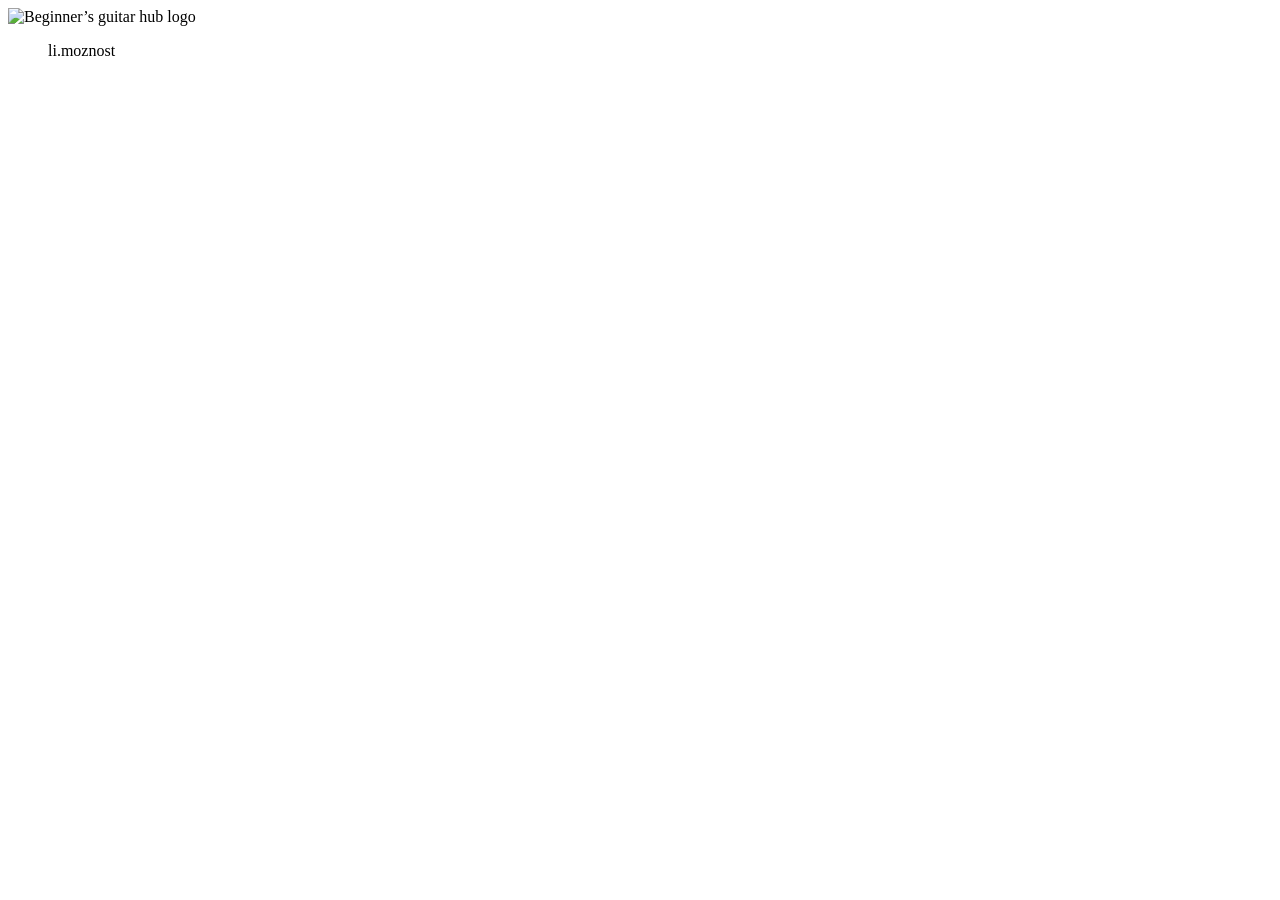
==== Guitarhub/public/index.html @ d731ad46 "Add files via upload" ====
<!DOCTYPE html>
<html lang="en">

<head>
    <meta charset="UTF-8">
    <meta name="viewport" content="width=device-width, initial-scale=1.0">
    <title>Beginner’s guitar hub</title>
    <link rel="icon" type="image/svg+xml" href="/img/BEGGINERS__GUITAR_HUB-removebg-preview.png">
    <link rel="stylesheet" href="/assets/css/style.css">
</head>

<body>
    <header>
        <div class="logo">
            <img src="/img/BEGGINERS__GUITAR_HUB-removebg-preview.png" alt="Beginner’s guitar hub logo" class="logo_svg" width="50px">
        </div>
        <div class="options">
            <nav class="navigation">
                <ul>
                    li.moznost
                </ul>
            </nav>
        </div>
    </header>
</body>

</html>
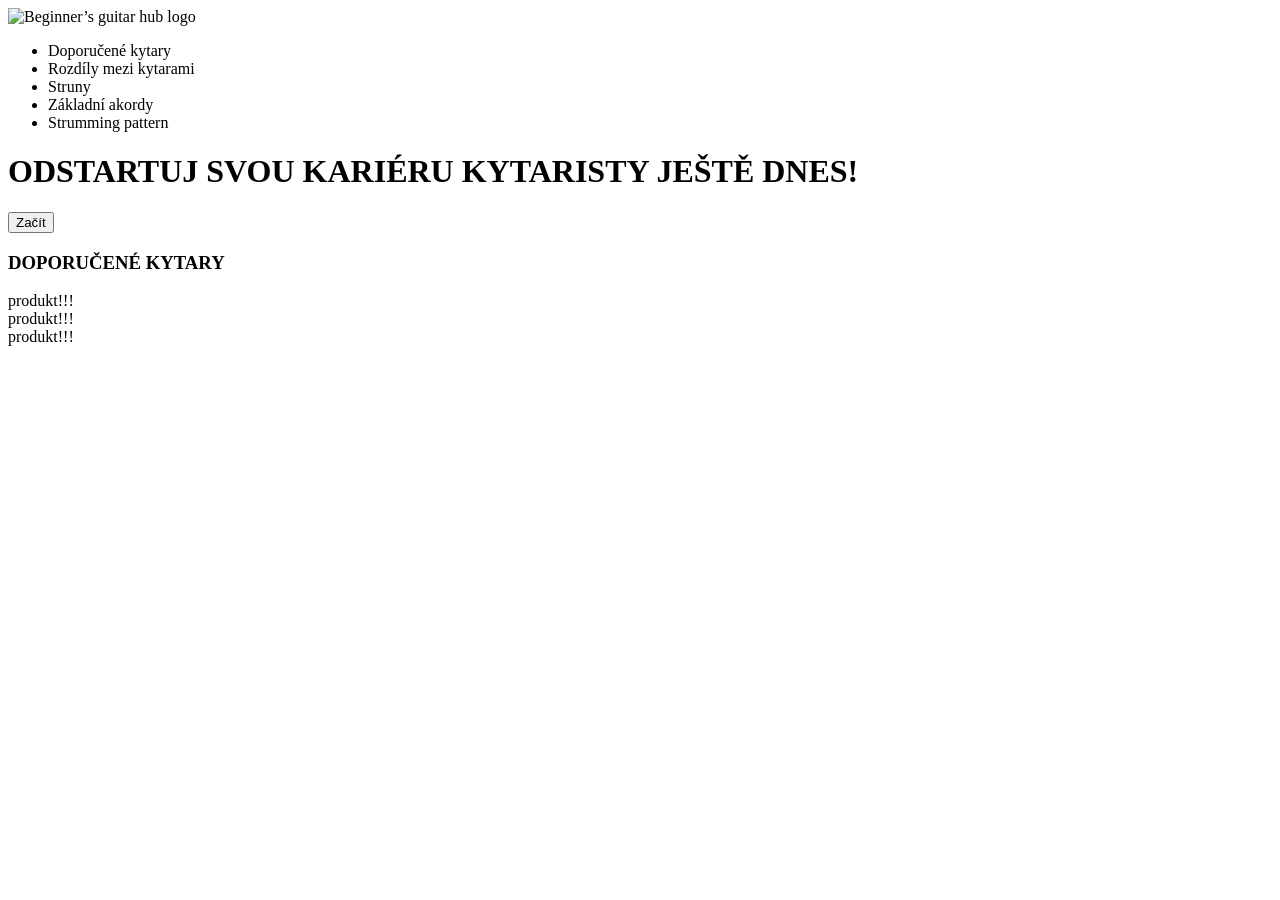
==== commit f260fe6e: "Add files via upload" ====
--- a/Guitarhub/public/index.html
+++ b/Guitarhub/public/index.html
@@ -12,16 +12,38 @@
 <body>
     <header>
         <div class="logo">
-            <img src="/img/BEGGINERS__GUITAR_HUB-removebg-preview.png" alt="Beginner’s guitar hub logo" class="logo_svg" width="50px">
+            <img src="/img/BEGGINERS__GUITAR_HUB-removebg-preview.png" alt="Beginner’s guitar hub logo" class="logo_svg"
+                width="50px">
         </div>
         <div class="options">
             <nav class="navigation">
                 <ul>
-                    li.moznost
+                    <li class="moznost">Doporučené kytary</li>
+                    <li class="moznost">Rozdíly mezi kytarami</li>
+                    <li class="moznost">Struny</li>
+                    <li class="moznost">Základní akordy</li>
+                    <li class="moznost">Strumming pattern</li>
                 </ul>
             </nav>
         </div>
+        <div class="title">
+            <h1>ODSTARTUJ SVOU KARIÉRU KYTARISTY JEŠTĚ DNES!</h1>
+        </div>
+        <button class="start">Začít</button>
     </header>
+
+    <section class="doporucene_kytary">
+        <h3>DOPORUČENÉ KYTARY</h3>
+        <div class="produkt">produkt!!!</div>
+        <div class="produkt">produkt!!!</div>
+        <div class="produkt">produkt!!!</div>
+    </section>
+    <section class="rozdily">
+        <div class="container">
+            <div class="akusticka_img"></div>
+            <div class="akusticka_popis"></div>
+        </div>
+    </section>
 </body>
 
 </html>
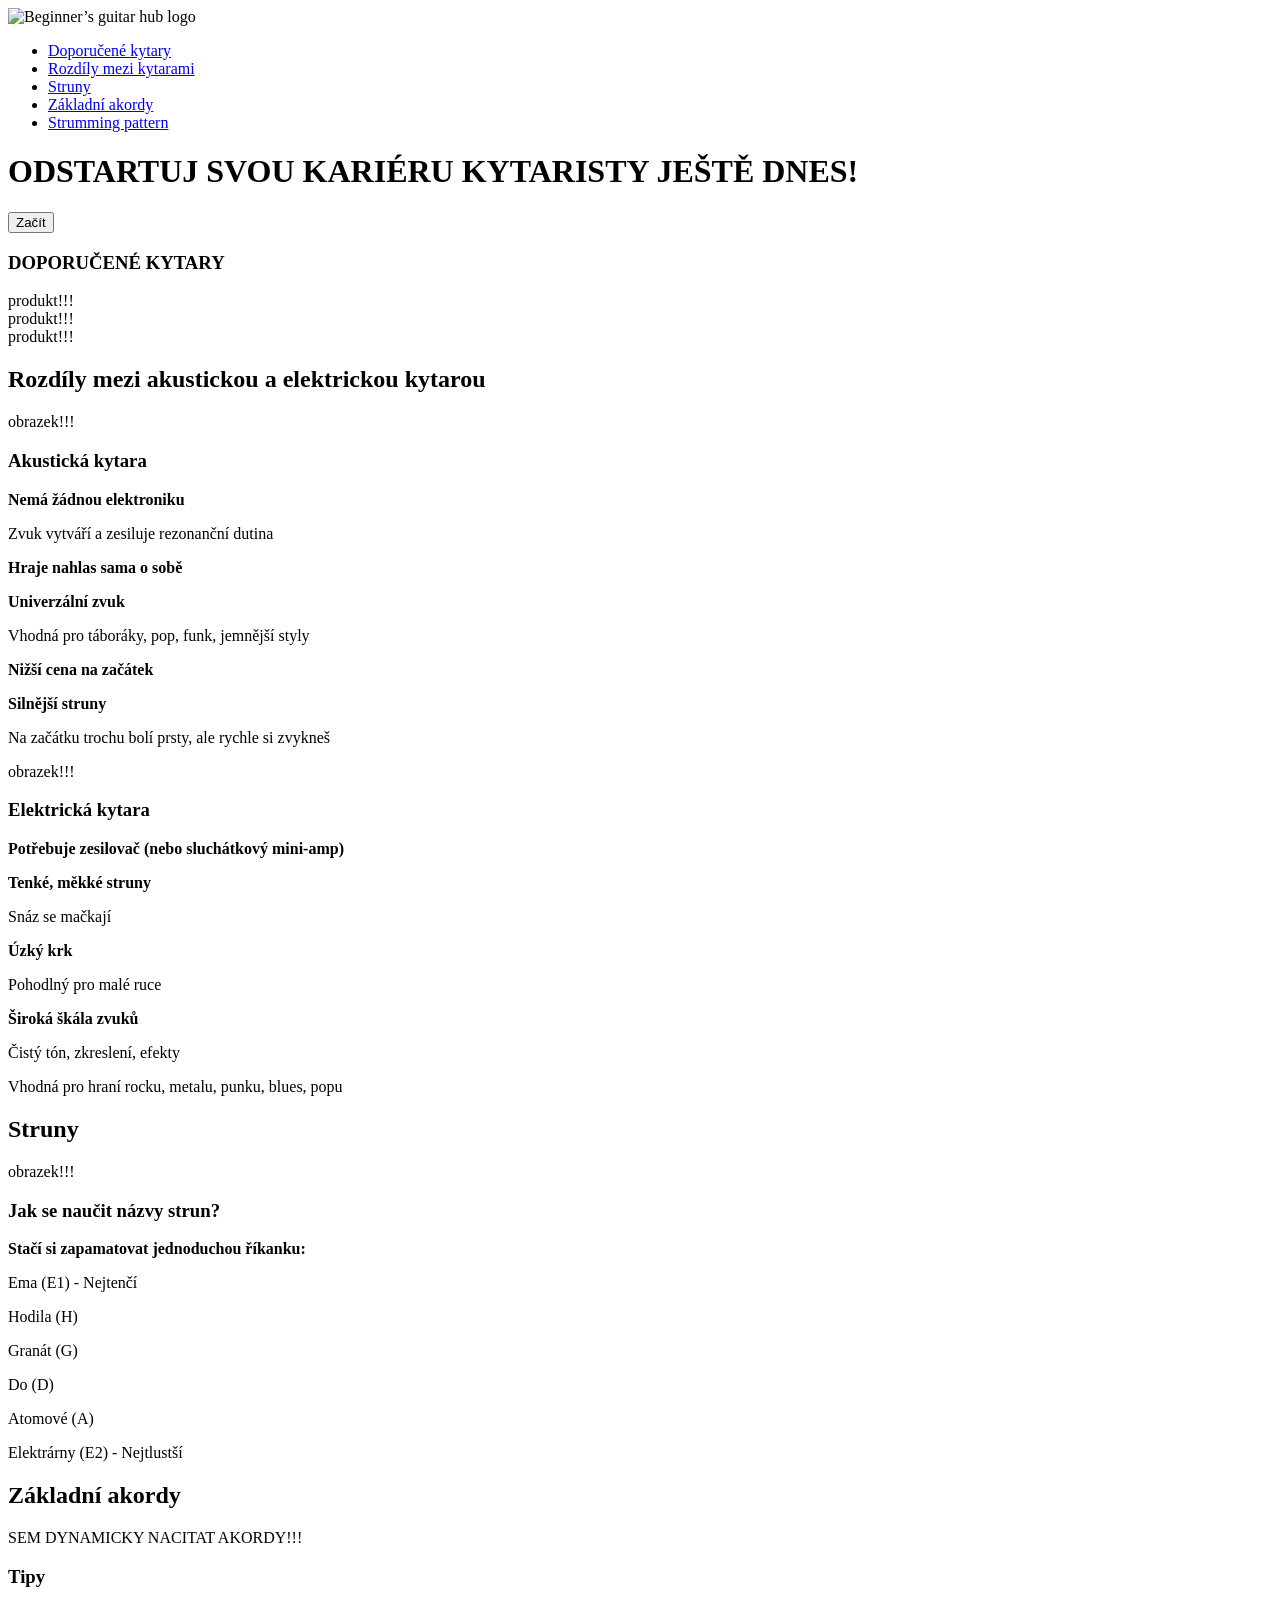
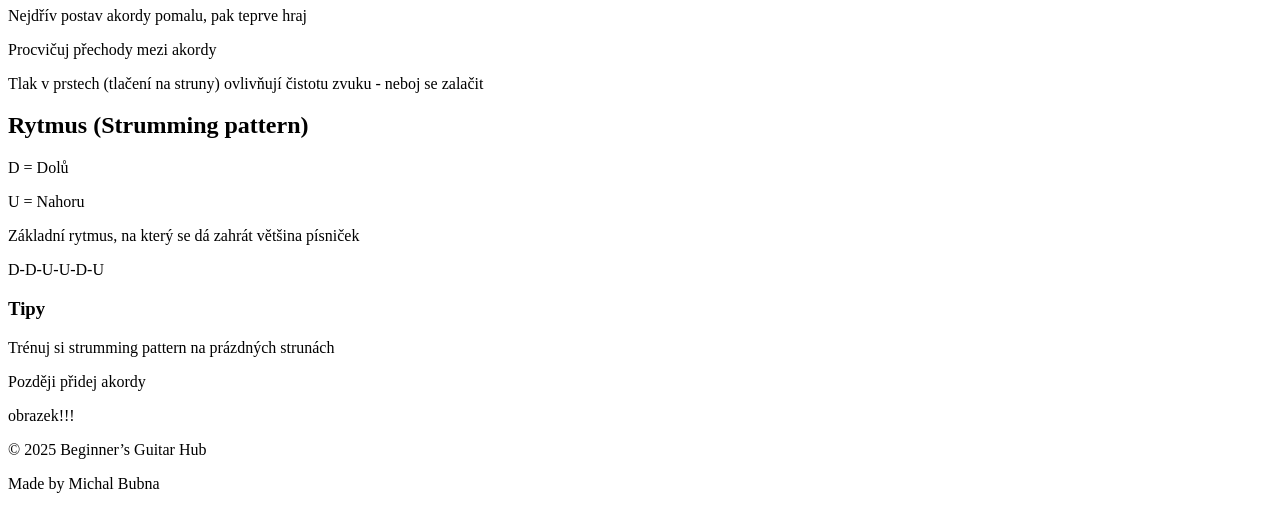
==== commit 9466e35b: "Add files via upload" ====
--- a/Guitarhub/public/index.html
+++ b/Guitarhub/public/index.html
@@ -1,5 +1,5 @@
 <!DOCTYPE html>
-<html lang="en">
+<html lang="cs">
 
 <head>
     <meta charset="UTF-8">
@@ -7,6 +7,9 @@
     <title>Beginner’s guitar hub</title>
     <link rel="icon" type="image/svg+xml" href="/img/BEGGINERS__GUITAR_HUB-removebg-preview.png">
     <link rel="stylesheet" href="/assets/css/style.css">
+    <link rel="preconnect" href="https://fonts.googleapis.com">
+    <link rel="preconnect" href="https://fonts.gstatic.com" crossorigin>
+    <link href="https://fonts.googleapis.com/css2?family=Inter:wght@400;500;700&display=swap" rel="stylesheet">
 </head>
 
 <body>
@@ -18,11 +21,11 @@
         <div class="options">
             <nav class="navigation">
                 <ul>
-                    <li class="moznost">Doporučené kytary</li>
-                    <li class="moznost">Rozdíly mezi kytarami</li>
-                    <li class="moznost">Struny</li>
-                    <li class="moznost">Základní akordy</li>
-                    <li class="moznost">Strumming pattern</li>
+                    <li class="moznost"><a href="#doporucene">Doporučené kytary</a></li>
+                    <li class="moznost"><a href="#rozdily">Rozdíly mezi kytarami</a></li>
+                    <li class="moznost"><a href="#struny">Struny</a></li>
+                    <li class="moznost"><a href="#akordy">Základní akordy</a></li>
+                    <li class="moznost"><a href="#rytmus">Strumming pattern</a></li>
                 </ul>
             </nav>
         </div>
@@ -32,18 +35,89 @@
         <button class="start">Začít</button>
     </header>
 
-    <section class="doporucene_kytary">
+    <section id="doporucene" class="doporucene_kytary">
         <h3>DOPORUČENÉ KYTARY</h3>
         <div class="produkt">produkt!!!</div>
         <div class="produkt">produkt!!!</div>
         <div class="produkt">produkt!!!</div>
     </section>
-    <section class="rozdily">
+    <section id="rozdily" class="rozdily">
+        <h2>Rozdíly mezi akustickou a elektrickou kytarou</h2>
         <div class="container">
-            <div class="akusticka_img"></div>
-            <div class="akusticka_popis"></div>
+            <div class="akusticka_img">obrazek!!!</div>
+            <div class="akusticka_popis">
+                <h3>Akustická kytara</h3>
+                <p style="font-weight: bold;">Nemá žádnou elektroniku</p>
+                <p>Zvuk vytváří a zesiluje rezonanční dutina</p>
+                <p style="font-weight: bold;">Hraje nahlas sama o sobě</p>
+                <p style="font-weight: bold;">Univerzální zvuk</p>
+                <p>Vhodná pro táboráky, pop, funk, jemnější styly</p>
+                <p style="font-weight: bold;">Nižší cena na začátek</p>
+                <p style="font-weight: bold;">Silnější struny</p>
+                <p>Na začátku trochu bolí prsty, ale rychle si zvykneš</p>
+            </div>
+            <div class="elektricka_img">obrazek!!!</div>
+            <div class="elektricka_popis">
+                <h3>Elektrická kytara</h3>
+                <p style="font-weight: bold;">Potřebuje zesilovač (nebo sluchátkový mini-amp)</p>
+                <p style="font-weight: bold;">Tenké, měkké struny</p>
+                <p>Snáz se mačkají</p>
+                <p style="font-weight: bold;">Úzký krk</p>
+                <p>Pohodlný pro malé ruce</p>
+                <p style="font-weight: bold;">Široká škála zvuků</p>
+                <p>Čistý tón, zkreslení, efekty</p>
+                <p>Vhodná pro hraní rocku, metalu, punku, blues, popu</p>
+            </div>
         </div>
     </section>
+    <section id="struny" class="struny">
+        <h2>Struny</h2>
+        <div class="struny_img">obrazek!!!</div>
+        <div class="struny_popis">
+            <h3>Jak se naučit názvy strun?</h3>
+            <p style="font-weight: bold;">Stačí si zapamatovat jednoduchou říkanku:</p>
+            <p>Ema (E1) - Nejtenčí</p>
+            <p>Hodila (H)</p>
+            <p>Granát (G)</p>
+            <p>Do (D)</p>
+            <p>Atomové (A)</p>
+            <p>Elektrárny (E2) - Nejtlustší</p>
+        </div>
+    </section>
+    <section id="akordy" class="zakladni_akordy">
+        <h2>Základní akordy</h2>
+        <div class="akord_container">
+            SEM DYNAMICKY NACITAT AKORDY!!!
+        </div>
+        <div class="tipy">
+            <h3>Tipy</h3>
+            <p>Nejdřív postav akordy pomalu, pak teprve hraj</p>
+            <p>Procvičuj přechody mezi akordy</p>
+            <p>Tlak v prstech (tlačení na struny) ovlivňují čistotu zvuku - neboj se zalačit</p>
+        </div>
+    </section>
+    <section id="rytmus" class="rytmus">
+        <h2>Rytmus (Strumming pattern)</h2>
+        <div class="rytmus_popis1">
+            <p>D = Dolů</p>
+            <p>U = Nahoru</p>
+        </div>
+        <div class="rytmus_popis2">
+            <p>Základní rytmus, na který se dá zahrát většina písniček</p>
+            <p>D-D-U-U-D-U</p>
+        </div>
+        <div class="tipy">
+            <h3>Tipy</h3>
+            <p>Trénuj si strumming pattern na prázdných strunách</p>
+            <p>Později přidej akordy</p>
+        </div>
+    </section>
+    <footer>
+        obrazek!!!
+        <p>© 2025 Beginner’s Guitar Hub</p>
+        <p>Made by Michal Bubna</p>
+    </footer>
+    <script src="/assets/js/script.js"></script>
 </body>
 
 </html>
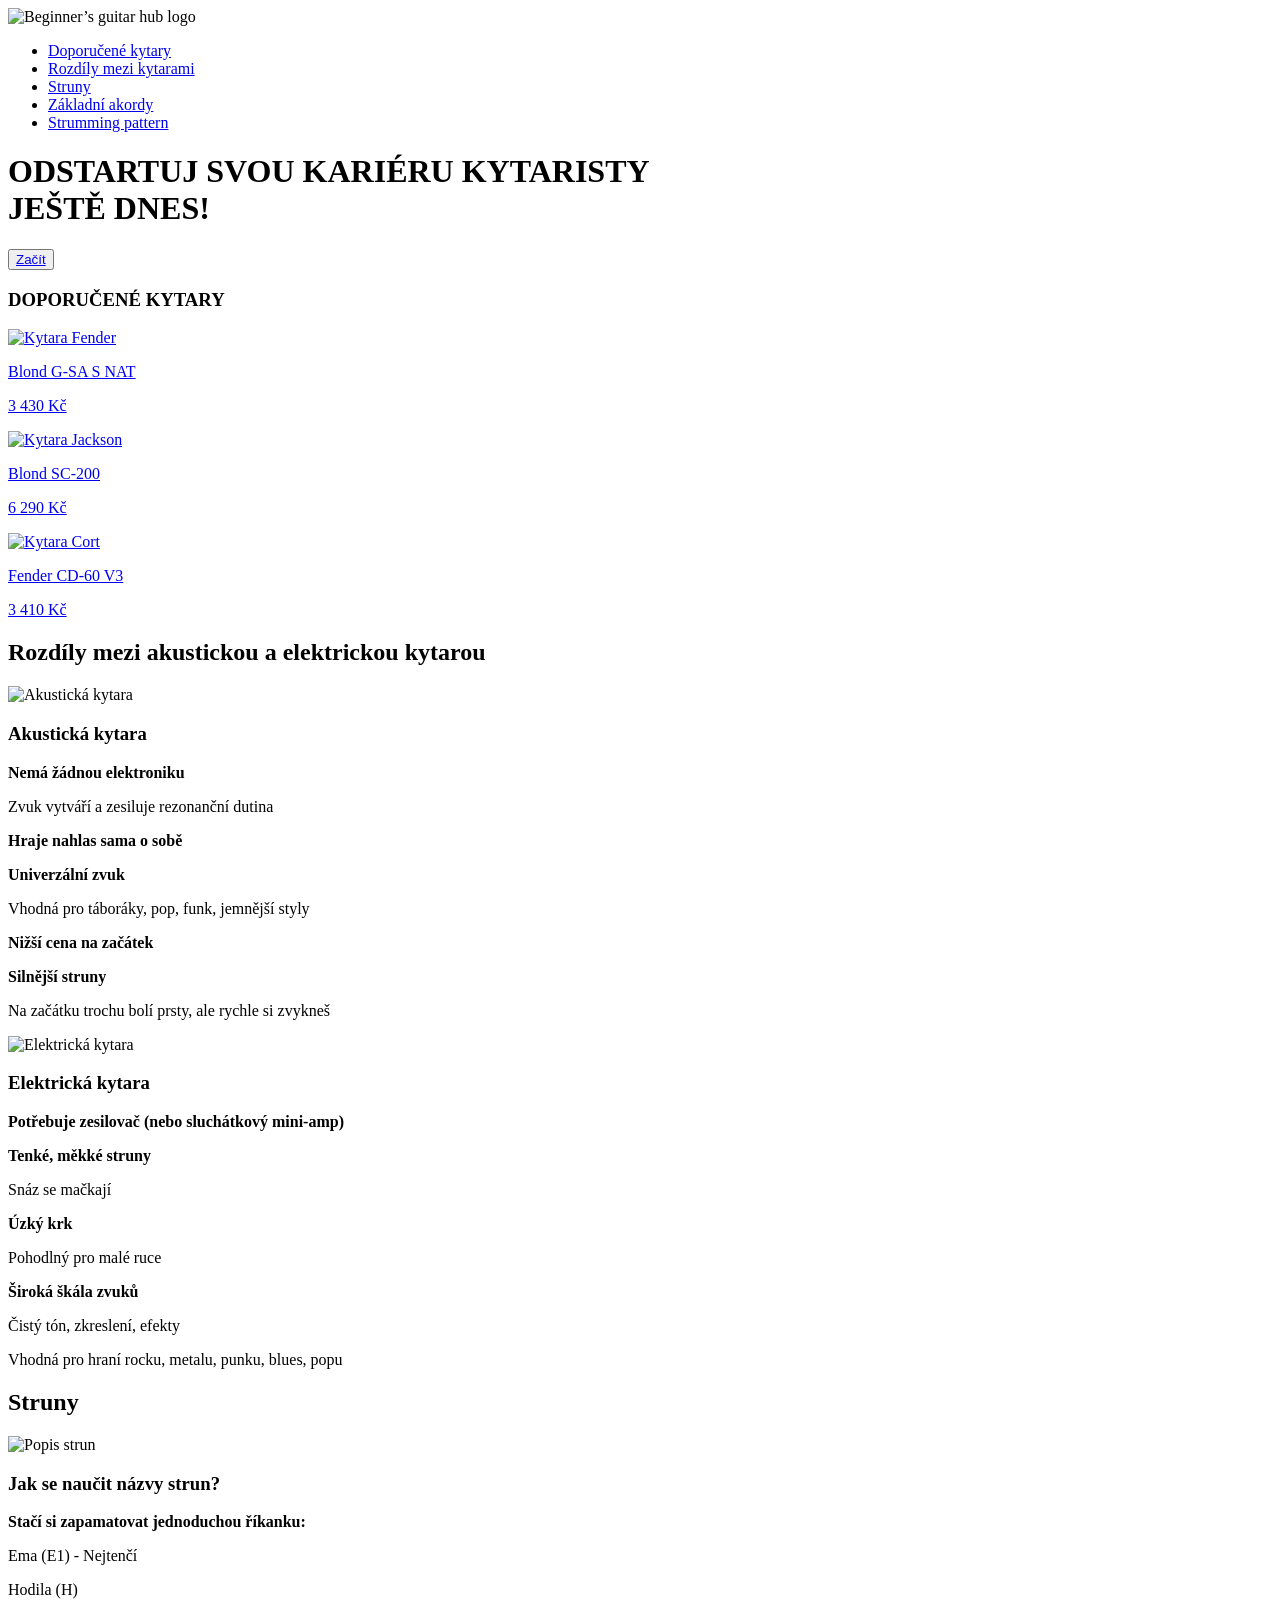
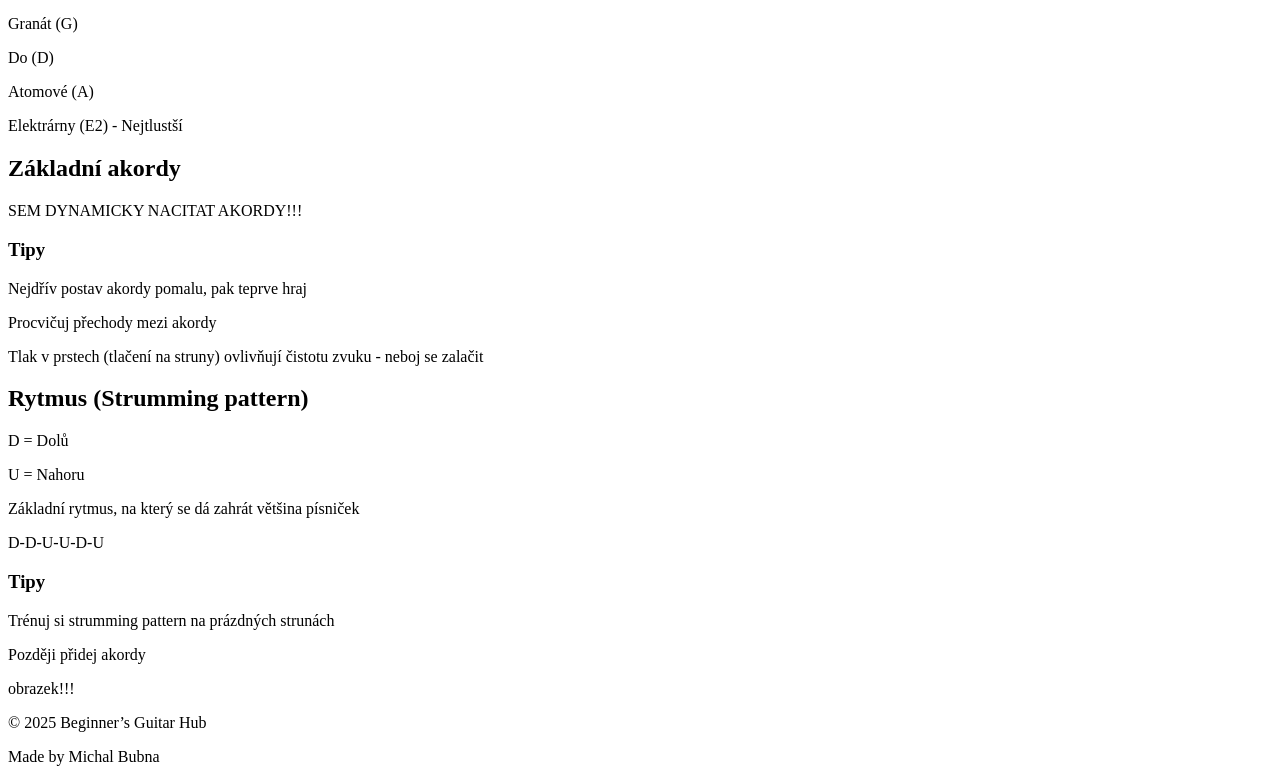
==== commit c9e7e89b: "Add files via upload" ====
--- a/Guitarhub/public/index.html
+++ b/Guitarhub/public/index.html
@@ -14,65 +14,105 @@
 
 <body>
     <header>
-        <div class="logo">
-            <img src="/img/BEGGINERS__GUITAR_HUB-removebg-preview.png" alt="Beginner’s guitar hub logo" class="logo_svg"
-                width="50px">
-        </div>
-        <div class="options">
-            <nav class="navigation">
-                <ul>
-                    <li class="moznost"><a href="#doporucene">Doporučené kytary</a></li>
-                    <li class="moznost"><a href="#rozdily">Rozdíly mezi kytarami</a></li>
-                    <li class="moznost"><a href="#struny">Struny</a></li>
-                    <li class="moznost"><a href="#akordy">Základní akordy</a></li>
-                    <li class="moznost"><a href="#rytmus">Strumming pattern</a></li>
-                </ul>
-            </nav>
+        <div class="logo_ul">
+            <div class="left"><img src="/img/BEGGINERS__GUITAR_HUB-removebg-preview.png"
+                    alt="Beginner’s guitar hub logo" class="logo_svg"></div>
+
+
+            <div class="options">
+                <nav class="navigation">
+                    <ul>
+                        <li class="moznost"><a href="#doporucene">Doporučené kytary</a></li>
+                        <li class="moznost"><a href="#rozdily">Rozdíly mezi kytarami</a></li>
+                        <li class="moznost"><a href="#struny">Struny</a></li>
+                        <li class="moznost"><a href="#akordy">Základní akordy</a></li>
+                        <li class="moznost"><a href="#rytmus">Strumming pattern</a></li>
+                    </ul>
+                </nav>
+            </div>
+            <div class="right"></div>
         </div>
         <div class="title">
-            <h1>ODSTARTUJ SVOU KARIÉRU KYTARISTY JEŠTĚ DNES!</h1>
+            <h1>ODSTARTUJ SVOU KARIÉRU KYTARISTY<br> JEŠTĚ DNES!</h1>
         </div>
-        <button class="start">Začít</button>
+        <button class="start"><a href="#doporucene">Začít</a></button>
     </header>
 
     <section id="doporucene" class="doporucene_kytary">
         <h3>DOPORUČENÉ KYTARY</h3>
-        <div class="produkt">produkt!!!</div>
-        <div class="produkt">produkt!!!</div>
-        <div class="produkt">produkt!!!</div>
+        <div class="produkty">
+            <a href="https://kytary.cz/blond-g-sa-s-nat/HN279417/" target="_blank" class="produkt">
+                <img class="produkt_img" src="/img/kytary/blond.png" alt="Kytara Fender">
+                <div class="cena_nazev">
+                    <p class="nazev">Blond G-SA S NAT</p>
+                    <div class="cena">
+                        <p>3 430 Kč</p>
+                    </div>
+                </div>
+            </a>
+            <a href="https://kytary.cz/blond-sc-200-vb/HN263827/?s=JavvqmozGo%2fVO0ookwK2bg%3d%3d&source=Autocomplete&kw=Blond%20SC-200"
+                target="_blank" class="produkt">
+                <img class="produkt_img" src="/img/kytary/blond_el.png" alt="Kytara Jackson">
+                <div class="cena_nazev">
+                    <p class="nazev">Blond SC-200</p>
+                    <div class="cena">
+                        <p>6 290 Kč</p>
+                    </div>
+                </div>
+            </a>
+            <a href="https://kytary.cz/fender-cd-60-v3-ds-wn-bk/HN203909/" target="_blank" class="produkt">
+                <img class="produkt_img" src="/img/kytary/fender.png" alt="Kytara Cort">
+                <div class="cena_nazev">
+                    <p>Fender CD-60 V3</p>
+                    <div class="cena">
+                        <p>3 410 Kč</p>
+                    </div>
+                </div>
+            </a>
+        </div>
+
     </section>
     <section id="rozdily" class="rozdily">
         <h2>Rozdíly mezi akustickou a elektrickou kytarou</h2>
         <div class="container">
-            <div class="akusticka_img">obrazek!!!</div>
-            <div class="akusticka_popis">
-                <h3>Akustická kytara</h3>
-                <p style="font-weight: bold;">Nemá žádnou elektroniku</p>
-                <p>Zvuk vytváří a zesiluje rezonanční dutina</p>
-                <p style="font-weight: bold;">Hraje nahlas sama o sobě</p>
-                <p style="font-weight: bold;">Univerzální zvuk</p>
-                <p>Vhodná pro táboráky, pop, funk, jemnější styly</p>
-                <p style="font-weight: bold;">Nižší cena na začátek</p>
-                <p style="font-weight: bold;">Silnější struny</p>
-                <p>Na začátku trochu bolí prsty, ale rychle si zvykneš</p>
+            <div class="akusticka">
+                <div class="kytara_img">
+                    <img src="/img/ak_kytara.avif" alt="Akustická kytara">
+                </div>
+                <div class="akusticka_popis">
+                    <h3>Akustická kytara</h3>
+                    <p style="font-weight: bold;">Nemá žádnou elektroniku</p>
+                    <p>Zvuk vytváří a zesiluje rezonanční dutina</p>
+                    <p style="font-weight: bold;">Hraje nahlas sama o sobě</p>
+                    <p style="font-weight: bold;">Univerzální zvuk</p>
+                    <p>Vhodná pro táboráky, pop, funk, jemnější styly</p>
+                    <p style="font-weight: bold;">Nižší cena na začátek</p>
+                    <p style="font-weight: bold;">Silnější struny</p>
+                    <p>Na začátku trochu bolí prsty, ale rychle si zvykneš</p>
+                </div>
             </div>
-            <div class="elektricka_img">obrazek!!!</div>
-            <div class="elektricka_popis">
-                <h3>Elektrická kytara</h3>
-                <p style="font-weight: bold;">Potřebuje zesilovač (nebo sluchátkový mini-amp)</p>
-                <p style="font-weight: bold;">Tenké, měkké struny</p>
-                <p>Snáz se mačkají</p>
-                <p style="font-weight: bold;">Úzký krk</p>
-                <p>Pohodlný pro malé ruce</p>
-                <p style="font-weight: bold;">Široká škála zvuků</p>
-                <p>Čistý tón, zkreslení, efekty</p>
-                <p>Vhodná pro hraní rocku, metalu, punku, blues, popu</p>
+            <div class="elektricka">
+                <div class="kytara_img">
+                    <img src="/img/el_kytara.jpg" alt="Elektrická kytara">
+                </div>
+                <div class="elektricka_popis">
+                    <h3>Elektrická kytara</h3>
+                    <p style="font-weight: bold;">Potřebuje zesilovač (nebo sluchátkový mini-amp)</p>
+                    <p style="font-weight: bold;">Tenké, měkké struny</p>
+                    <p>Snáz se mačkají</p>
+                    <p style="font-weight: bold;">Úzký krk</p>
+                    <p>Pohodlný pro malé ruce</p>
+                    <p style="font-weight: bold;">Široká škála zvuků</p>
+                    <p>Čistý tón, zkreslení, efekty</p>
+                    <p>Vhodná pro hraní rocku, metalu, punku, blues, popu</p>
+                </div>
             </div>
         </div>
     </section>
     <section id="struny" class="struny">
         <h2>Struny</h2>
-        <div class="struny_img">obrazek!!!</div>
+        <div class="struny_div">
+        <div><img class="struny_img" src="/img/Pojmenované struny.png" alt="Popis strun"></div>
         <div class="struny_popis">
             <h3>Jak se naučit názvy strun?</h3>
             <p style="font-weight: bold;">Stačí si zapamatovat jednoduchou říkanku:</p>
@@ -82,6 +122,7 @@
             <p>Do (D)</p>
             <p>Atomové (A)</p>
             <p>Elektrárny (E2) - Nejtlustší</p>
+        </div>
         </div>
     </section>
     <section id="akordy" class="zakladni_akordy">
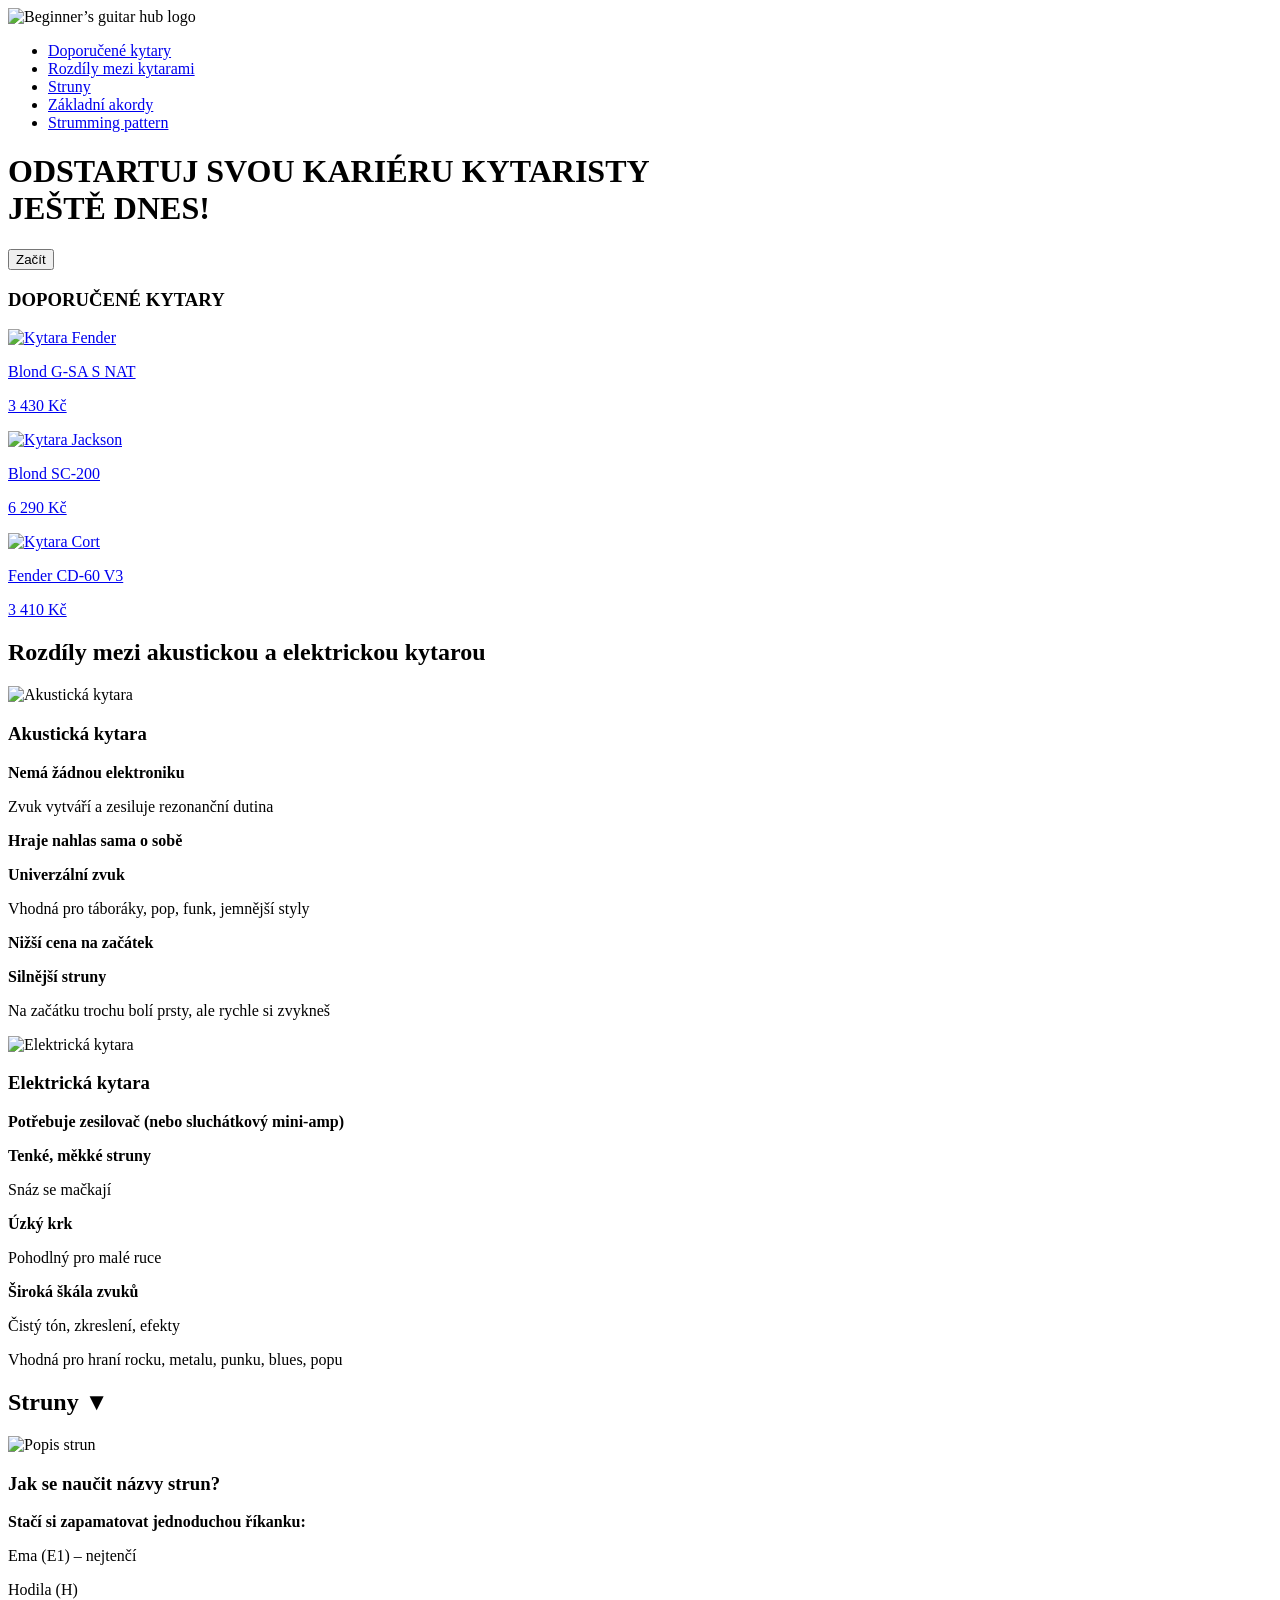
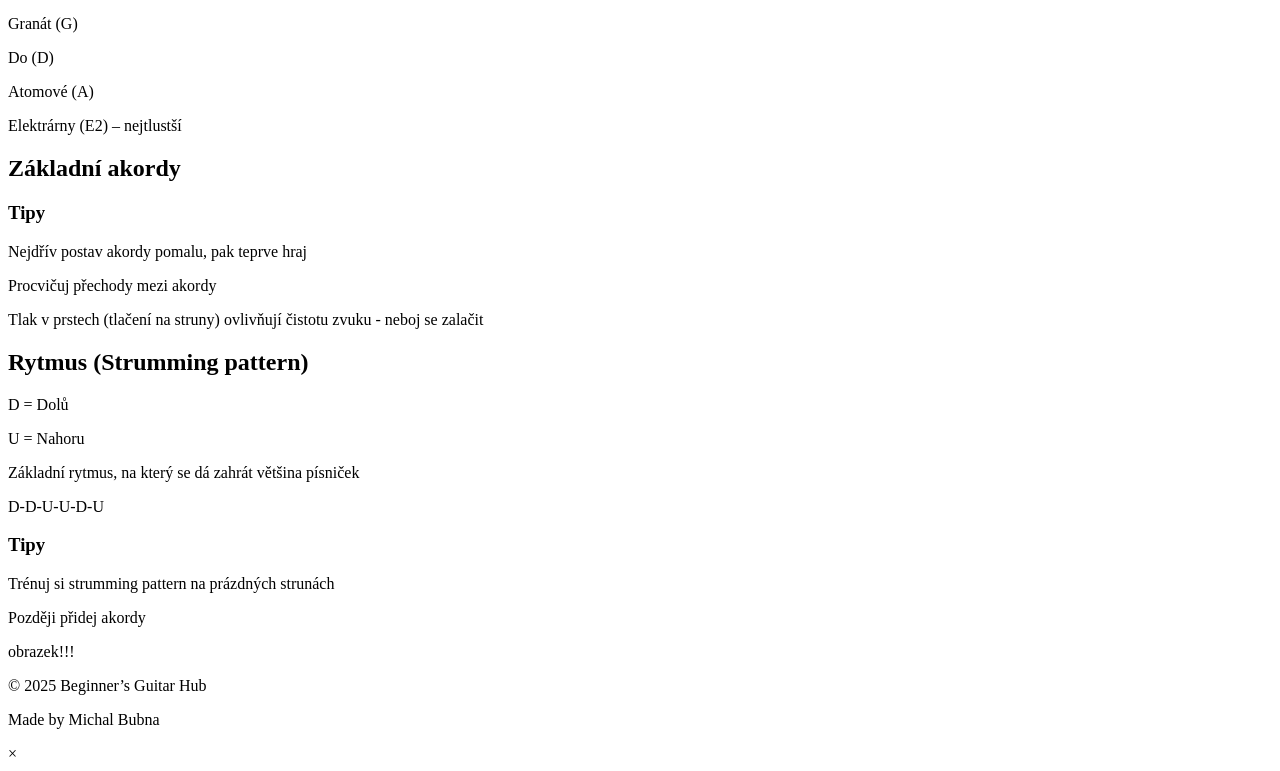
==== commit b9227a56: "Add files via upload" ====
--- a/Guitarhub/public/index.html
+++ b/Guitarhub/public/index.html
@@ -35,7 +35,7 @@
         <div class="title">
             <h1>ODSTARTUJ SVOU KARIÉRU KYTARISTY<br> JEŠTĚ DNES!</h1>
         </div>
-        <button class="start"><a href="#doporucene">Začít</a></button>
+        <a class="start_1" href="#doporucene"><button class="start">Začít</button></a>
     </header>
 
     <section id="doporucene" class="doporucene_kytary">
@@ -63,7 +63,7 @@
             <a href="https://kytary.cz/fender-cd-60-v3-ds-wn-bk/HN203909/" target="_blank" class="produkt">
                 <img class="produkt_img" src="/img/kytary/fender.png" alt="Kytara Cort">
                 <div class="cena_nazev">
-                    <p>Fender CD-60 V3</p>
+                    <p class="nazev">Fender CD-60 V3</p>
                     <div class="cena">
                         <p>3 410 Kč</p>
                     </div>
@@ -110,25 +110,33 @@
         </div>
     </section>
     <section id="struny" class="struny">
-        <h2>Struny</h2>
-        <div class="struny_div">
-        <div><img class="struny_img" src="/img/Pojmenované struny.png" alt="Popis strun"></div>
-        <div class="struny_popis">
-            <h3>Jak se naučit názvy strun?</h3>
-            <p style="font-weight: bold;">Stačí si zapamatovat jednoduchou říkanku:</p>
-            <p>Ema (E1) - Nejtenčí</p>
-            <p>Hodila (H)</p>
-            <p>Granát (G)</p>
-            <p>Do (D)</p>
-            <p>Atomové (A)</p>
-            <p>Elektrárny (E2) - Nejtlustší</p>
-        </div>
+        <h2 class="struny-toggle">
+            Struny
+            <span class="arrow">▼</span>
+        </h2>
+
+        <div class="struny-content">
+            <div class="struny_div">
+                <div>
+                    <img class="struny_img" src="/img/Pojmenované struny.png" alt="Popis strun">
+                </div>
+
+                <div class="struny_popis">
+                    <h3>Jak se naučit názvy strun?</h3>
+                    <p><strong>Stačí si zapamatovat jednoduchou říkanku:</strong></p>
+                    <p>Ema (E1) – nejtenčí</p>
+                    <p>Hodila (H)</p>
+                    <p>Granát (G)</p>
+                    <p>Do (D)</p>
+                    <p>Atomové (A)</p>
+                    <p>Elektrárny (E2) – nejtlustší</p>
+                </div>
+            </div>
         </div>
     </section>
     <section id="akordy" class="zakladni_akordy">
         <h2>Základní akordy</h2>
         <div class="akord_container">
-            SEM DYNAMICKY NACITAT AKORDY!!!
         </div>
         <div class="tipy">
             <h3>Tipy</h3>
@@ -159,6 +167,13 @@
         <p>Made by Michal Bubna</p>
     </footer>
     <script src="/assets/js/script.js"></script>
+    <script src="/assets/js/ajax.js"></script>
+
+    <div id="modal" class="modal">
+        <span class="close">&times;</span>
+        <img class="modal-content" id="modal-img">
+        <div id="modal-caption"></div>
+    </div>
 </body>
 
 </html>
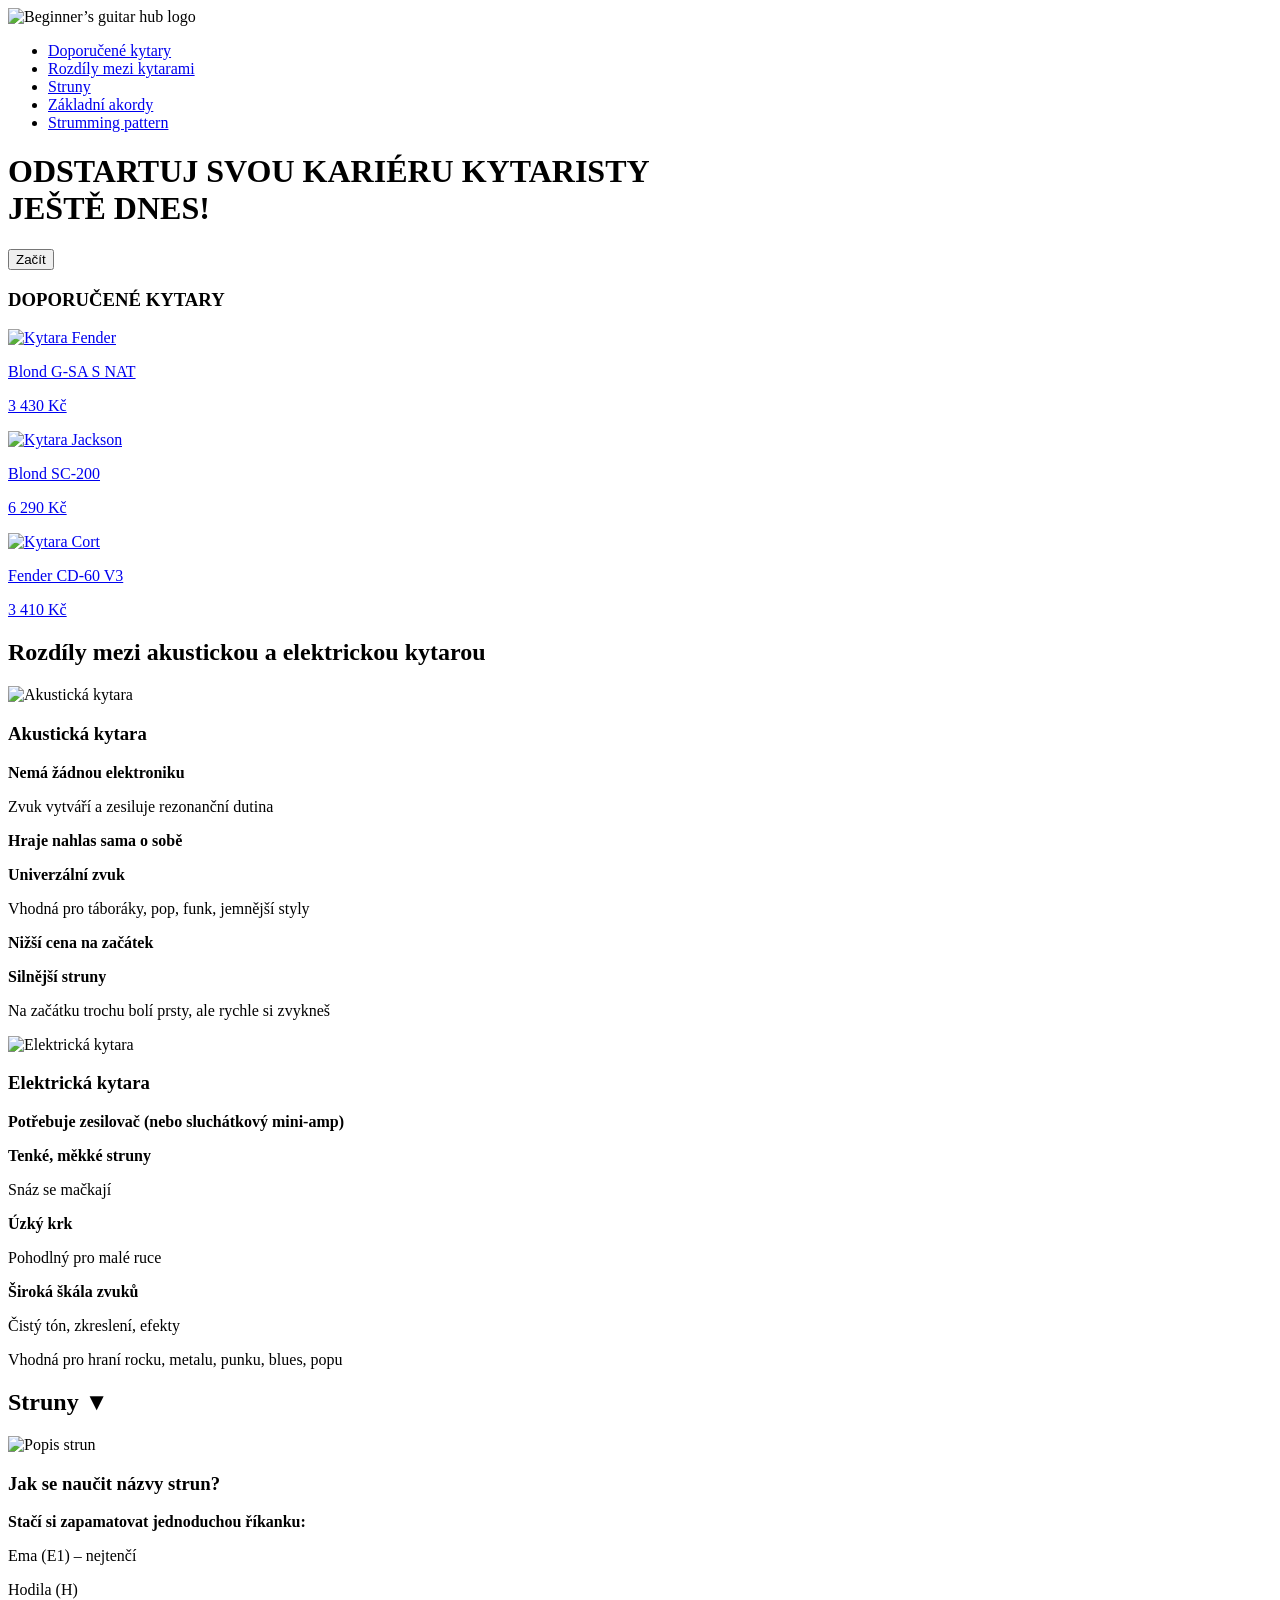
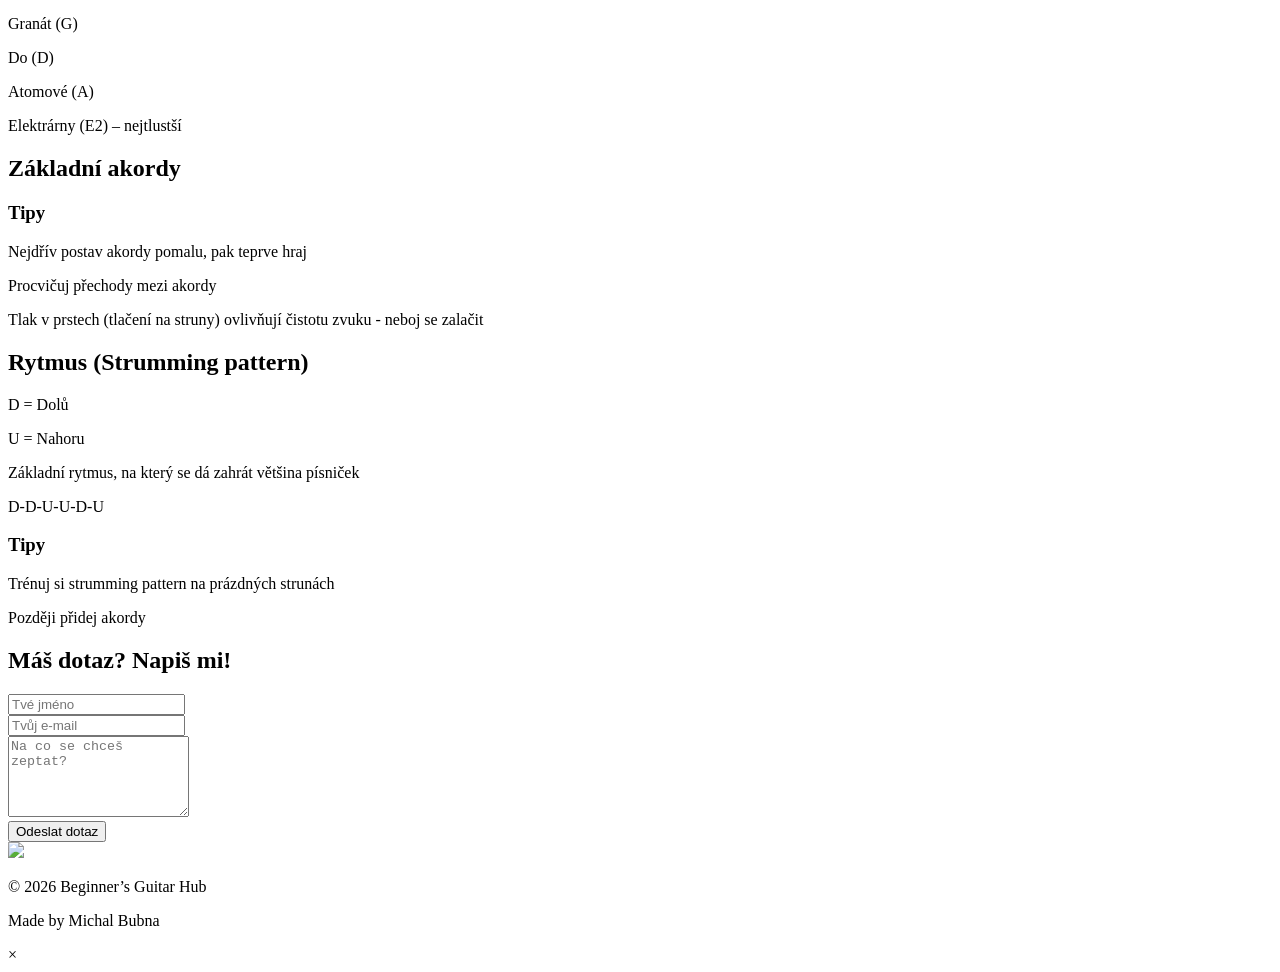
==== commit 4fa85172: "Add files via upload" ====
--- a/Guitarhub/public/index.html
+++ b/Guitarhub/public/index.html
@@ -21,7 +21,12 @@
 
             <div class="options">
                 <nav class="navigation">
-                    <ul>
+                    <div class="hamburger" id="hamburger">
+                        <span></span>
+                        <span></span>
+                        <span></span>
+                    </div>
+                    <ul id="nav-menu">
                         <li class="moznost"><a href="#doporucene">Doporučené kytary</a></li>
                         <li class="moznost"><a href="#rozdily">Rozdíly mezi kytarami</a></li>
                         <li class="moznost"><a href="#struny">Struny</a></li>
@@ -139,31 +144,56 @@
         <div class="akord_container">
         </div>
         <div class="tipy">
-            <h3>Tipy</h3>
-            <p>Nejdřív postav akordy pomalu, pak teprve hraj</p>
-            <p>Procvičuj přechody mezi akordy</p>
-            <p>Tlak v prstech (tlačení na struny) ovlivňují čistotu zvuku - neboj se zalačit</p>
+            <div class="tipy_text">
+                <h3>Tipy</h3>
+                <p>Nejdřív postav akordy pomalu, pak teprve hraj</p>
+                <p>Procvičuj přechody mezi akordy</p>
+                <p>Tlak v prstech (tlačení na struny) ovlivňují čistotu zvuku - neboj se zalačit</p>
+            </div>
         </div>
     </section>
     <section id="rytmus" class="rytmus">
         <h2>Rytmus (Strumming pattern)</h2>
-        <div class="rytmus_popis1">
-            <p>D = Dolů</p>
-            <p>U = Nahoru</p>
-        </div>
-        <div class="rytmus_popis2">
-            <p>Základní rytmus, na který se dá zahrát většina písniček</p>
-            <p>D-D-U-U-D-U</p>
+        <div class="rytmus_popis">
+            <div class="rytmus_popis1">
+                <p>D = Dolů</p>
+                <p>U = Nahoru</p>
+            </div>
+            <div class="rytmus_popis2">
+                <p>Základní rytmus, na který se dá zahrát většina písniček</p>
+                <p>D-D-U-U-D-U</p>
+            </div>
         </div>
         <div class="tipy">
-            <h3>Tipy</h3>
-            <p>Trénuj si strumming pattern na prázdných strunách</p>
-            <p>Později přidej akordy</p>
+            <div class="tipy_text">
+                <h3>Tipy</h3>
+                <p>Trénuj si strumming pattern na prázdných strunách</p>
+                <p>Později přidej akordy</p>
+            </div>
+        </div>
+    </section>
+    <section id="kontakt" class="kontakt">
+        <h2>Máš dotaz? Napiš mi!</h2>
+        <div class="form_container">
+            <form id="dotaznik_form">
+                <div class="input_group">
+                    <input type="text" name="jmeno" id="jmeno" placeholder="Tvé jméno" required>
+                </div>
+                <div class="input_group">
+                    <input type="email" name="email" id="email" placeholder="Tvůj e-mail" required>
+                </div>
+                <div class="input_group">
+                    <textarea name="zprava" id="zprava" rows="5" placeholder="Na co se chceš zeptat?"
+                        required></textarea>
+                </div>
+                <button type="submit" class="btn_odeslat">Odeslat dotaz</button>
+            </form>
+            <div id="form_odpoved" class="hidden"></div>
         </div>
     </section>
     <footer>
-        obrazek!!!
-        <p>© 2025 Beginner’s Guitar Hub</p>
+        <img src="/img/BEGGINERS__GUITAR_HUB-removebg-preview.png">
+        <p>© 2026 Beginner’s Guitar Hub</p>
         <p>Made by Michal Bubna</p>
     </footer>
     <script src="/assets/js/script.js"></script>
@@ -172,7 +202,6 @@
     <div id="modal" class="modal">
         <span class="close">&times;</span>
         <img class="modal-content" id="modal-img">
-        <div id="modal-caption"></div>
     </div>
 </body>
 
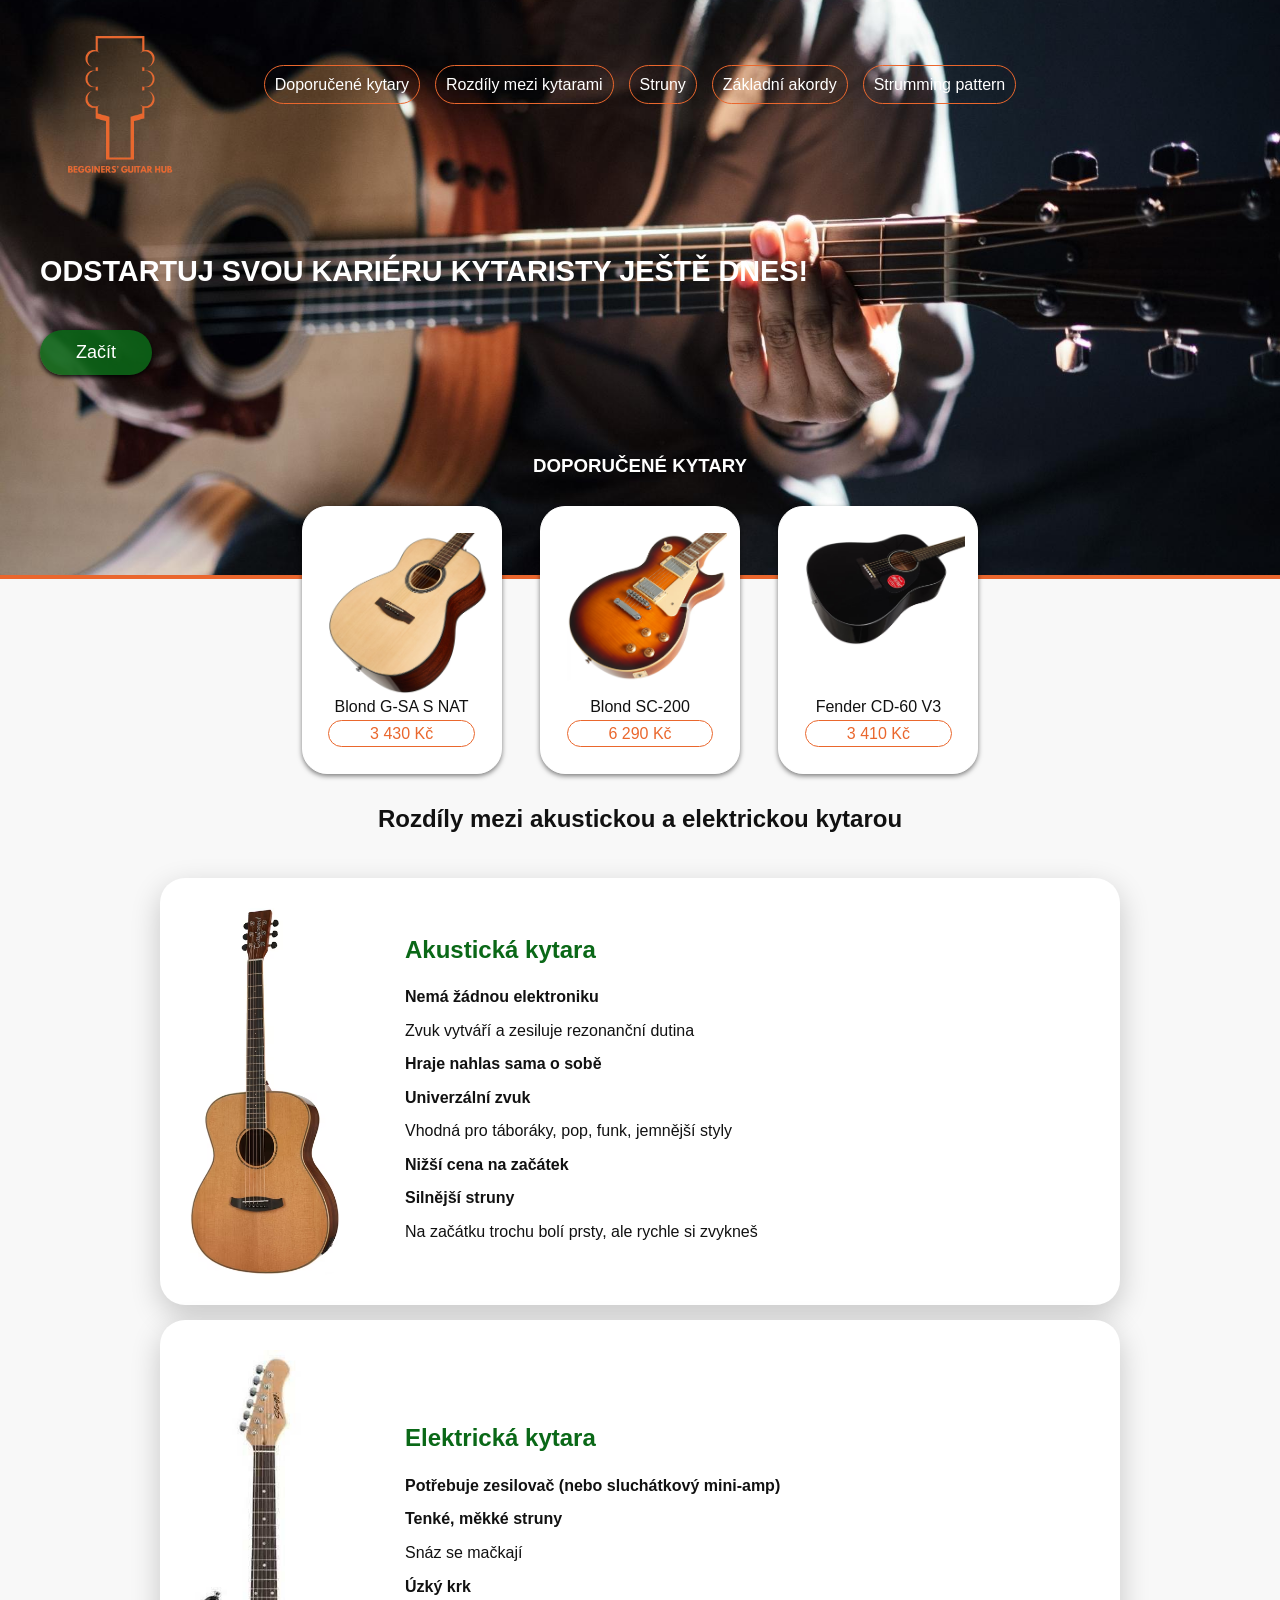
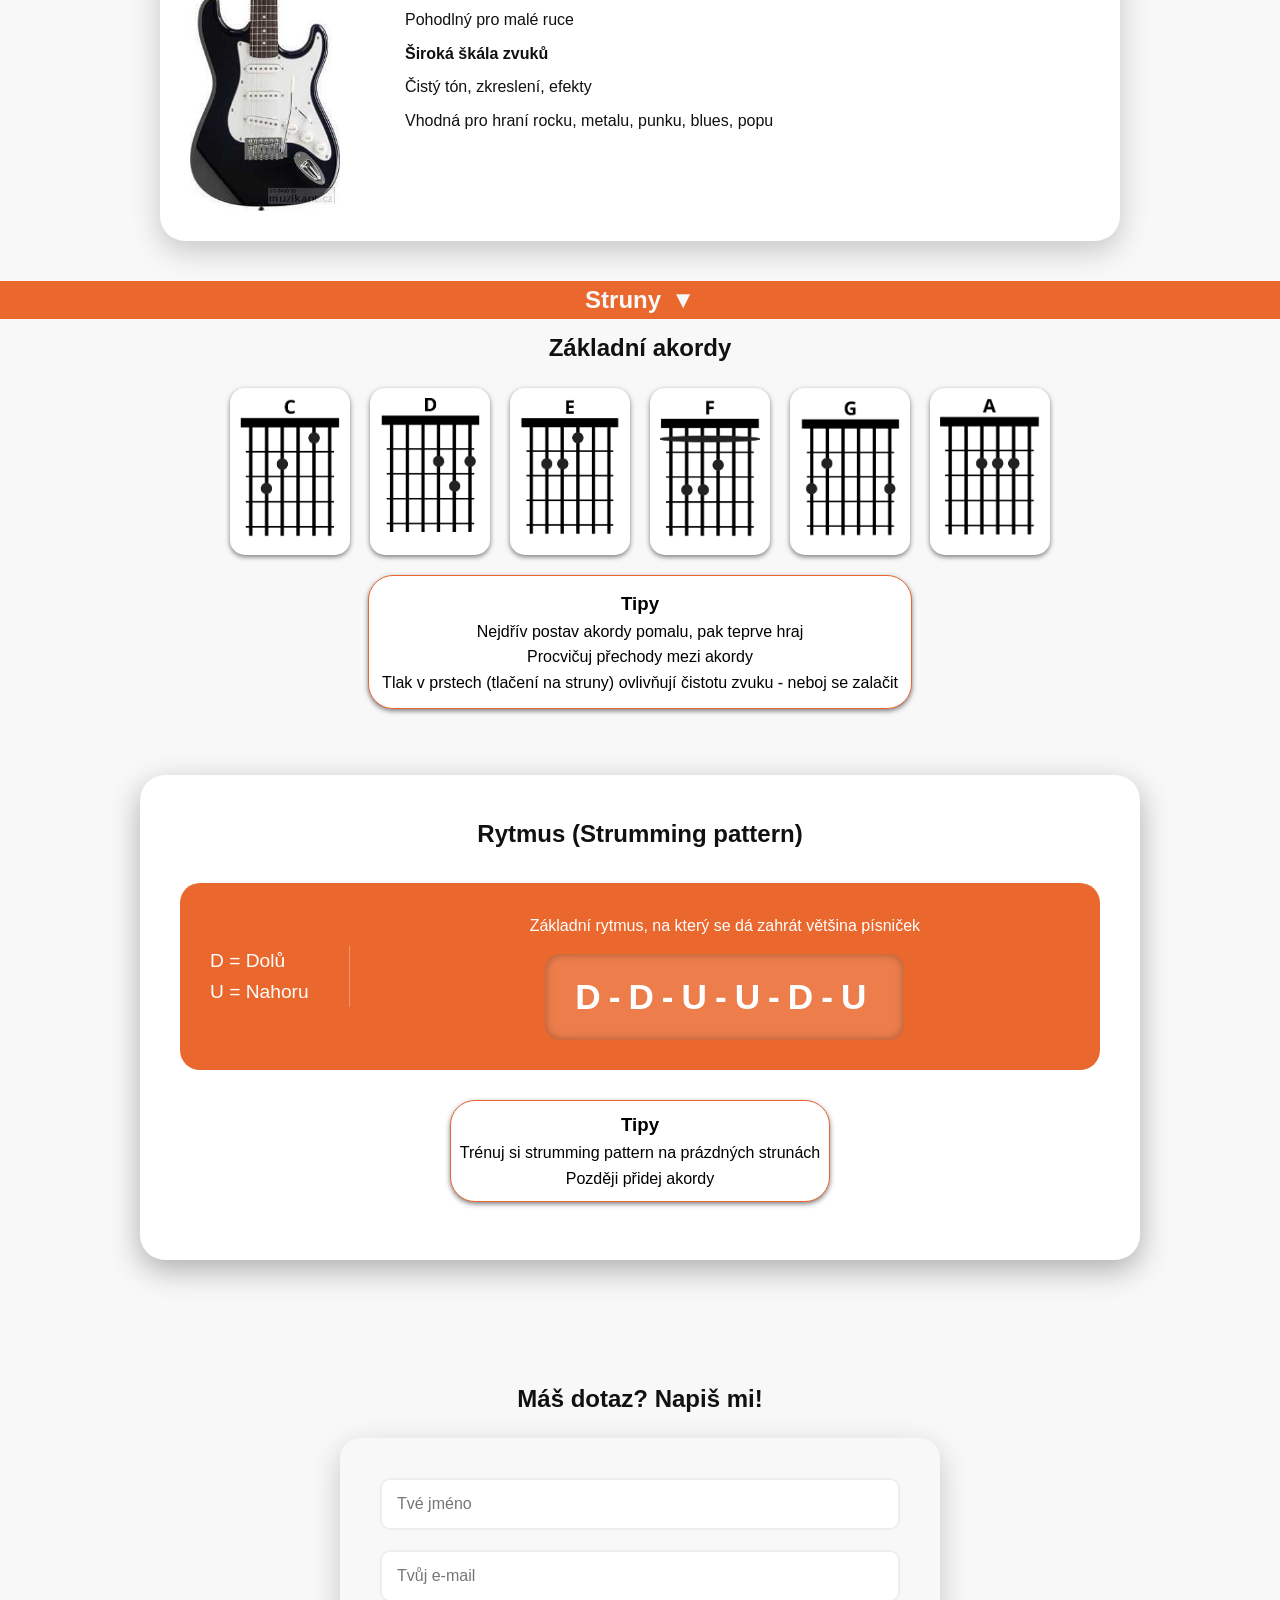
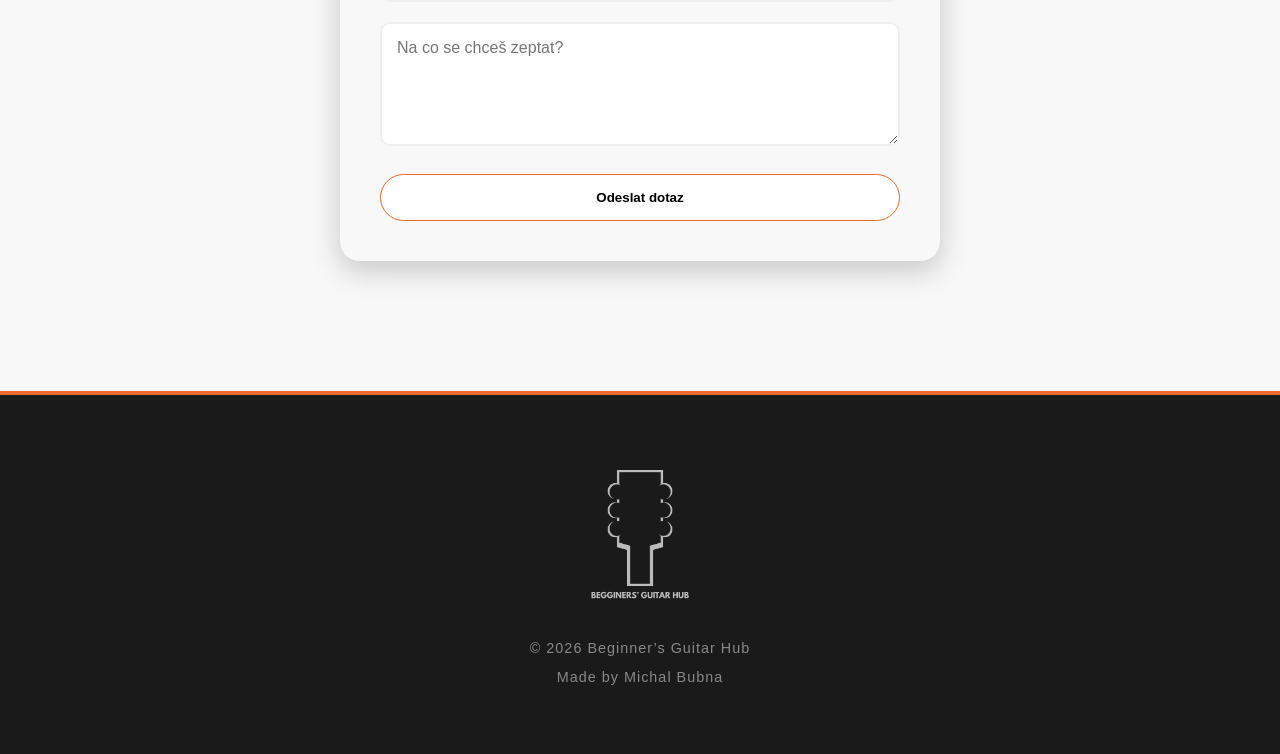
==== commit 38904edf: "Add files via upload" ====
--- a/Guitarhub/public/index.html
+++ b/Guitarhub/public/index.html
@@ -5,8 +5,8 @@
     <meta charset="UTF-8">
     <meta name="viewport" content="width=device-width, initial-scale=1.0">
     <title>Beginner’s guitar hub</title>
-    <link rel="icon" type="image/svg+xml" href="/img/BEGGINERS__GUITAR_HUB-removebg-preview.png">
-    <link rel="stylesheet" href="/assets/css/style.css">
+    <link rel="icon" type="image/svg+xml" href="../img/BEGGINERS__GUITAR_HUB-removebg-preview.png">
+    <link rel="stylesheet" href="../assets/css/style.css">
     <link rel="preconnect" href="https://fonts.googleapis.com">
     <link rel="preconnect" href="https://fonts.gstatic.com" crossorigin>
     <link href="https://fonts.googleapis.com/css2?family=Inter:wght@400;500;700&display=swap" rel="stylesheet">
@@ -15,7 +15,7 @@
 <body>
     <header>
         <div class="logo_ul">
-            <div class="left"><img src="/img/BEGGINERS__GUITAR_HUB-removebg-preview.png"
+            <div class="left"><img src="../img/BEGGINERS__GUITAR_HUB-removebg-preview.png"
                     alt="Beginner’s guitar hub logo" class="logo_svg"></div>
 
 
@@ -38,7 +38,7 @@
             <div class="right"></div>
         </div>
         <div class="title">
-            <h1>ODSTARTUJ SVOU KARIÉRU KYTARISTY<br> JEŠTĚ DNES!</h1>
+            <h1>ODSTARTUJ SVOU KARIÉRU KYTARISTY JEŠTĚ DNES!</h1>
         </div>
         <a class="start_1" href="#doporucene"><button class="start">Začít</button></a>
     </header>
@@ -47,7 +47,7 @@
         <h3>DOPORUČENÉ KYTARY</h3>
         <div class="produkty">
             <a href="https://kytary.cz/blond-g-sa-s-nat/HN279417/" target="_blank" class="produkt">
-                <img class="produkt_img" src="/img/kytary/blond.png" alt="Kytara Fender">
+                <img class="produkt_img" src="../img/kytary/blond.png" alt="Kytara Fender">
                 <div class="cena_nazev">
                     <p class="nazev">Blond G-SA S NAT</p>
                     <div class="cena">
@@ -57,7 +57,7 @@
             </a>
             <a href="https://kytary.cz/blond-sc-200-vb/HN263827/?s=JavvqmozGo%2fVO0ookwK2bg%3d%3d&source=Autocomplete&kw=Blond%20SC-200"
                 target="_blank" class="produkt">
-                <img class="produkt_img" src="/img/kytary/blond_el.png" alt="Kytara Jackson">
+                <img class="produkt_img" src="../img/kytary/blond_el.png" alt="Kytara Jackson">
                 <div class="cena_nazev">
                     <p class="nazev">Blond SC-200</p>
                     <div class="cena">
@@ -66,7 +66,7 @@
                 </div>
             </a>
             <a href="https://kytary.cz/fender-cd-60-v3-ds-wn-bk/HN203909/" target="_blank" class="produkt">
-                <img class="produkt_img" src="/img/kytary/fender.png" alt="Kytara Cort">
+                <img class="produkt_img" src="../img/kytary/fender.png" alt="Kytara Cort">
                 <div class="cena_nazev">
                     <p class="nazev">Fender CD-60 V3</p>
                     <div class="cena">
@@ -82,7 +82,7 @@
         <div class="container">
             <div class="akusticka">
                 <div class="kytara_img">
-                    <img src="/img/ak_kytara.avif" alt="Akustická kytara">
+                    <img src="../img/ak_kytara.avif" alt="Akustická kytara">
                 </div>
                 <div class="akusticka_popis">
                     <h3>Akustická kytara</h3>
@@ -98,7 +98,7 @@
             </div>
             <div class="elektricka">
                 <div class="kytara_img">
-                    <img src="/img/el_kytara.jpg" alt="Elektrická kytara">
+                    <img src="../img/el_kytara.jpg" alt="Elektrická kytara">
                 </div>
                 <div class="elektricka_popis">
                     <h3>Elektrická kytara</h3>
@@ -123,7 +123,7 @@
         <div class="struny-content">
             <div class="struny_div">
                 <div>
-                    <img class="struny_img" src="/img/Pojmenované struny.png" alt="Popis strun">
+                    <img class="struny_img" src="../img/Pojmenované struny.png" alt="Popis strun">
                 </div>
 
                 <div class="struny_popis">
@@ -192,12 +192,12 @@
         </div>
     </section>
     <footer>
-        <img src="/img/BEGGINERS__GUITAR_HUB-removebg-preview.png">
+        <img src="../img/BEGGINERS__GUITAR_HUB-removebg-preview.png">
         <p>© 2026 Beginner’s Guitar Hub</p>
         <p>Made by Michal Bubna</p>
     </footer>
-    <script src="/assets/js/script.js"></script>
-    <script src="/assets/js/ajax.js"></script>
+    <script src="../assets/js/script.js"></script>
+    <script src="../assets/js/ajax.js"></script>
 
     <div id="modal" class="modal">
         <span class="close">&times;</span>
--- a/Guitarhub/assets/css/style.css
+++ b/Guitarhub/assets/css/style.css
@@ -0,0 +1,777 @@
+* {
+    margin: 0;
+    padding: 0;
+    box-sizing: border-box;
+    scroll-behavior: smooth;
+    user-select: none;
+}
+
+body {
+    font-family: "Inter", Arial, sans-serif;
+    line-height: 1.6;
+    color: #111;
+    background-color: #f8f8f8;
+}
+
+h1,
+h2,
+h3 {
+    font-weight: 700;
+}
+
+p {
+    font-weight: 400;
+}
+
+/* --- HEADER--- */
+
+.logo_ul {
+    display: flex;
+    align-items: center;
+    justify-content: space-between;
+}
+
+.left,
+.right {
+    flex: 1;
+}
+
+.logo_svg {
+    width: 10rem;
+}
+
+header {
+    background: url("../../img/How-to-Learn-Playing-Guitar-by-Yourself.jpg") no-repeat center center;
+    background-size: cover;
+    color: white;
+    padding: 20px 40px;
+    border-bottom: 4px solid #ea662d;
+}
+
+header .navigation ul {
+    list-style: none;
+    display: flex;
+    flex-wrap: wrap;
+    gap: 15px;
+    justify-content: center;
+    margin-bottom: 10%;
+    margin-top: 5%;
+
+}
+
+header .navigation a {
+    color: white;
+    text-decoration: none;
+    font-weight: bold;
+    border: #EA672D 1px solid;
+    border-radius: 25px;
+    padding: 10px;
+    font-weight: 100;
+    transition: linear 0.2s;
+}
+
+header .navigation a:hover {
+    background-color: #EA672D;
+    transform: scale(1.2);
+}
+
+header .title h1 {
+    font-weight: bold;
+    font-size: 1.8rem;
+    text-align: left;
+    margin-top: 5%;
+}
+
+header .start {
+    padding-left: 3%;
+    padding-right: 3%;
+    padding-top: 1%;
+    padding-bottom: 1%;
+    margin-top: 3%;
+    margin-bottom: 15%;
+    background-color: #0a6817d9;
+    border-radius: 25px;
+    border: none;
+    color: white;
+    font-weight: 500;
+    font-size: large;
+    cursor: pointer;
+    box-shadow: 0 2px 5px rgba(0, 0, 0, 1);
+    transition: linear 0.2s;
+    text-decoration: none;
+}
+
+.start_1 {
+    text-decoration: none;
+    color: rgb(255, 255, 255);
+}
+
+header .start:hover {
+    background-color: #086100;
+    transform: scale(1.05);
+}
+
+.hamburger {
+    display: none;
+    cursor: pointer;
+    flex-direction: column;
+    gap: 5px;
+}
+
+.hamburger span {
+    display: block;
+    width: 30px;
+    height: 3px;
+    background-color: #EA672D;
+    transition: 0.3s;
+}
+
+/* --- DOPORUČENÉ KYTARY --- */
+
+.doporucene_kytary h3 {
+    text-align: center;
+    color: white;
+    margin-bottom: 2%;
+}
+
+.doporucene_kytary .produkty {
+    display: flex;
+    justify-content: center;
+    flex-wrap: wrap;
+    gap: 3%;
+    margin-bottom: 2%;
+}
+
+.doporucene_kytary .produkt {
+    border: 1px rgb(255, 255, 255) solid;
+    border-radius: 25px;
+    transition: 0.5s ease;
+    cursor: pointer;
+    padding: 2%;
+    max-width: 200px;
+    background-color: white;
+    display: flex;
+    flex-direction: column;
+    justify-content: space-between;
+    text-decoration: none;
+    box-shadow: 0 2px 5px rgba(0, 0, 0, 0.5);
+}
+
+.cena_nazev {
+    margin-top: auto;
+}
+
+.nazev {
+    color: #111;
+
+}
+
+.cena {
+    color: #EA672D;
+    border: 1px solid #EA672D;
+    border-radius: 25px;
+    text-align: center;
+    transition: 0.5s ease;
+    text-decoration: none;
+}
+
+.cena:hover {
+    color: white;
+    background-color: #EA672D;
+    transform: scale(1.05);
+    box-shadow: 0 5px 15px #EA672D;
+}
+
+.doporucene_kytary p {
+    text-align: center;
+    text-decoration: none;
+}
+
+.doporucene_kytary .produkt:hover {
+    transform: scale(1.05);
+    box-shadow: 0 10px 30px rgba(0, 0, 0, 0.2);
+}
+
+.doporucene_kytary {
+    margin-top: -10%;
+}
+
+.produkt_img {
+    width: 10rem;
+
+}
+
+/* --- ROZDÍLY MEZI KYTARAMI --- */
+
+.rozdily h2 {
+    text-align: center;
+
+}
+
+.rozdily .container {
+    display: flex;
+    flex-direction: column;
+    gap: 15px;
+    margin: 40px auto;
+    max-width: 1000px;
+    padding: 0 20px;
+}
+
+.rozdily .container h3 {
+    color: #0a6817
+}
+
+.akusticka,
+.elektricka {
+    display: flex;
+    align-items: center;
+    gap: 50px;
+    background: white;
+    padding: 30px;
+    border-radius: 25px;
+    box-shadow: 0 10px 30px rgba(0, 0, 0, 0.2);
+    transition: 0.3s ease-in;
+}
+
+.kytara_img img {
+    max-width: 150px;
+    height: auto;
+    border-radius: 15px;
+    display: block;
+}
+
+.akusticka_popis h3,
+.elektricka_popis h3 {
+    color: #0a6817;
+    margin-bottom: 15px;
+    font-size: 1.5rem;
+    margin-left: 15px;
+}
+
+.akusticka_popis p,
+.elektricka_popis p {
+    margin-bottom: 8px;
+    margin-left: 15px;
+}
+
+/* --- STRUNY --- */
+
+.struny {
+    background-color: #EA672D;
+}
+
+.struny-toggle {
+    cursor: pointer;
+    user-select: none;
+    display: flex;
+    justify-content: center;
+    gap: 10px;
+    align-items: center;
+
+}
+
+.struny-content {
+    max-height: 0;
+    overflow: hidden;
+    transition: max-height 0.4s ease;
+}
+
+.struny-content.open {
+    max-height: 800px;
+}
+
+.arrow {
+    transition: transform 0.3s ease;
+}
+
+.arrow.rotate {
+    transform: rotate(180deg);
+}
+
+.struny h2 {
+    text-align: center;
+    color: #f8f8f8;
+}
+
+.struny_img {
+    max-width: 10rem;
+    margin-right: 10rem;
+    margin-left: 5rem;
+}
+
+.struny_popis {
+    text-align: left;
+    background-color: #f8f8f8;
+    border: 1px solid #ffffffd9;
+    box-shadow: 0 2px 5px rgba(0, 0, 0, 0.5);
+    border-radius: 25px;
+    padding: 1%;
+    margin-bottom: 2%;
+}
+
+.struny_div {
+    display: flex;
+    justify-content: center;
+    margin: 2%;
+}
+
+/*--- ZÁKLADNNÍ AKORDY ---*/
+.zakladni_akordy {
+    margin-top: 10px;
+}
+
+h2 {
+    text-align: center;
+}
+
+.akord_container {
+    display: flex;
+    flex-wrap: wrap;
+    gap: 20px;
+    justify-content: center;
+    margin: 20px 0;
+}
+
+.akord {
+    background-color: #ffffff;
+    padding: 10px;
+    border-radius: 15px;
+    text-align: center;
+    box-shadow: 0 2px 5px rgba(0, 0, 0, 0.5);
+    cursor: pointer;
+    transition: transform 0.2s;
+    width: 120px;
+}
+
+.akord img {
+    width: 100%;
+    height: auto;
+    border-radius: 10px;
+}
+
+.akord:hover {
+    transform: scale(1.05);
+}
+
+/* --- Modal --- */
+.modal {
+    display: none;
+    position: fixed;
+    z-index: 1000;
+    padding-top: 60px;
+    left: 0;
+    top: 0;
+    width: 100%;
+    height: 100%;
+    overflow: auto;
+    background-color: rgba(255, 255, 255, 0.8);
+}
+
+.modal-content {
+    margin: auto;
+    display: block;
+    max-width: 90%;
+    max-height: 80%;
+    border-radius: 15px;
+}
+
+.close {
+    position: absolute;
+    top: 20px;
+    right: 35px;
+    color: #000000;
+    font-size: 40px;
+    font-weight: bold;
+    cursor: pointer;
+}
+
+.close:hover {
+    color: #EA672D;
+    transition: ease-in 0.2s;
+}
+
+.tipy {
+    display: flex;
+    justify-content: center;
+
+}
+
+.tipy_text {
+    text-align: center;
+    border: 1px solid #ea662d;
+    border-radius: 25px;
+    background-color: #fff;
+    color: #000000;
+    box-shadow: 0 2px 5px rgba(0, 0, 0, 0.5);
+    padding: 1%;
+    margin-bottom: 2%;
+}
+
+
+/* --- RYTMUS --- */
+.rytmus {
+    background: white;
+    box-shadow: 0 10px 30px rgba(0, 0, 0, 0.3);
+    margin: 40px auto;
+    max-width: 1000px;
+    border-radius: 25px;
+    padding: 40px;
+    transition: 0.3s ease-in-out;
+}
+
+.rytmus_popis {
+    background-color: #EA672D;
+    color: #fff;
+    display: flex;
+    align-items: center;
+    justify-content: space-around;
+    /* Rozmístí legendu a vzorec hezky od sebe */
+    gap: 30px;
+    margin: 30px 0;
+    padding: 30px;
+    border-radius: 20px;
+}
+
+.rytmus_popis1 {
+    font-size: 1.2rem;
+    border-right: 1px solid rgba(255, 255, 255, 0.3);
+    /* Dělící čára na desktopu */
+    padding-right: 40px;
+}
+
+.rytmus_popis2 {
+    flex: 1;
+    text-align: center;
+}
+
+/* Ten výrazný vzorec s pozadím */
+.rytmus_popis2 p:last-child {
+    font-size: 2.2rem;
+    /* Na desktopu může být fakt velký */
+    font-weight: 800;
+    letter-spacing: 8px;
+    background: rgba(255, 255, 255, 0.15);
+    padding: 15px 30px;
+    border-radius: 15px;
+    display: inline-block;
+    margin-top: 15px;
+    box-shadow: inset 0 0 10px rgba(0, 0, 0, 0.3);
+}
+
+/* --- KONTAKT --- */
+
+.kontakt {
+    padding: 80px 20px;
+    background: #f8f8f8;
+}
+
+.kontakt h2 {
+    margin-bottom: 20px;
+}
+
+.form_container {
+    max-width: 600px;
+    margin: 0 auto;
+    background: var(--card-bg);
+    padding: 40px;
+    border-radius: 20px;
+    box-shadow: 0 10px 30px rgba(0, 0, 0, 0.2);
+}
+
+.input_group {
+    margin-bottom: 20px;
+}
+
+.input_group input,
+.input_group textarea {
+    width: 100%;
+    padding: 15px;
+    border: 2px solid #eee;
+    border-radius: 10px;
+    font-family: inherit;
+    font-size: 1rem;
+    transition: 0.3s;
+}
+
+.input_group input:focus,
+.input_group textarea:focus {
+    border-color: #EA672D;
+    outline: none;
+    background: #fff;
+}
+
+.btn_odeslat {
+    width: 100%;
+    padding: 15px;
+    background: #fff;
+    color: rgb(0, 0, 0);
+    border: 1px solid #ea672d;
+    border-radius: 50px;
+    font-weight: 700;
+    cursor: pointer;
+    transition: 0.3s;
+}
+
+.btn_odeslat:hover {
+    transform: scale(1.02);
+    box-shadow: 0 5px 15px #EA672D;
+    background-color: #EA672D;
+    color: #fff;
+}
+
+#form_odpoved {
+    margin-top: 20px;
+    padding: 15px;
+    border-radius: 10px;
+    text-align: center;
+    font-weight: bold;
+}
+
+#form_odpoved.success {
+    background: #d4edda;
+    color: #155724;
+}
+
+#form_odpoved.error {
+    background: #f8d7da;
+    color: #721c24;
+}
+
+.hidden {
+    display: none;
+}
+
+/* --- FOOTER --- */
+footer {
+    background-color: #1a1a1a;
+    color: #ffffff;
+    padding: 60px 20px;
+    text-align: center;
+    border-top: 4px solid #EA672D;
+    margin-top: 50px;
+}
+
+footer img {
+    width: 150px;
+    margin-bottom: 20px;
+    filter: brightness(0) invert(1);
+    opacity: 0.7;
+    transition: 0.3s ease;
+}
+
+footer img:hover {
+    opacity: 1;
+    transform: scale(1.05);
+}
+
+footer p {
+    font-size: 0.9rem;
+    color: #888;
+    margin: 5px 0;
+    letter-spacing: 1px;
+}
+
+/* ----------------- RESPONZIVITA ------------------ */
+
+@media (max-width: 1050px) {
+    header {
+        padding: 15px 20px;
+    }
+
+    .logo_svg {
+        width: 6rem;
+        display: block;
+    }
+
+    .logo_ul {
+        padding: 10px 0;
+        display: flex;
+        justify-content: space-between;
+        align-items: center;
+        width: 100%;
+        margin: 0;
+    }
+
+    .left {
+        margin: 0;
+    }
+
+    .right {
+        display: none;
+    }
+
+    .hamburger {
+        display: flex;
+        z-index: 1001;
+    }
+
+    header .navigation ul {
+        position: fixed;
+        top: 0;
+        right: -100%;
+        width: 250px;
+        height: 100vh;
+        background-color: rgba(34, 34, 34, 0.98);
+        flex-direction: column;
+        justify-content: center;
+        align-items: center;
+        gap: 30px;
+        margin: 0;
+        transition: 0.4s ease-in-out;
+        box-shadow: -5px 0 15px rgba(0, 0, 0, 0.5);
+    }
+
+    header .navigation ul.active {
+        right: 0;
+    }
+
+    header .navigation a {
+        display: block;
+        width: 200px;
+        text-align: center;
+        font-size: 1.1rem;
+    }
+
+    header .navigation a:hover {
+        transform: none;
+    }
+}
+
+@media (max-width: 1050px) {
+    .doporucene_kytary {
+        margin-top: 20px;
+        padding: 0 20px;
+    }
+
+    .doporucene_kytary h3 {
+        font-size: 1.5rem;
+        margin-bottom: 25px;
+        color: #000000;
+    }
+
+    .doporucene_kytary .produkty {
+        display: flex;
+        flex-direction: column;
+        align-items: center;
+        gap: 10px;
+    }
+
+    .doporucene_kytary .produkt {
+        max-width: 60%;
+        border-radius: 20px;
+    }
+
+    .produkt_img {
+        width: 100%;
+        height: auto;
+        margin-bottom: 15px;
+    }
+}
+
+@media (max-width: 1050px) {
+
+    .rozdily .container {
+        padding: 0 15px;
+    }
+
+    .akusticka,
+    .elektricka {
+        flex-direction: column;
+        gap: 20px;
+        padding: 20px;
+        text-align: center;
+    }
+
+    .kytara_img img {
+        max-width: 120px;
+        margin: 0 auto;
+    }
+
+    .akusticka_popis h3,
+    .elektricka_popis h3 {
+        margin-left: 0;
+        font-size: 1.3rem;
+    }
+
+    .akusticka_popis p,
+    .elektricka_popis p {
+        margin-left: 0;
+        font-size: 0.95rem;
+    }
+
+    .akusticka_popis p,
+    .elektricka_popis p {
+        margin-bottom: 12px;
+    }
+}
+
+@media (max-width: 1050px) {
+    .struny-toggle {
+        font-size: 1.4rem;
+    }
+
+    .struny_div {
+        flex-direction: column;
+        align-items: center;
+        margin: 0;
+        padding: 20px;
+    }
+
+    .struny_img {
+        max-width: 120px;
+        margin: 0 0 20px 0;
+    }
+
+    .struny_popis {
+        width: 100%;
+        text-align: center;
+        padding: 20px;
+    }
+
+    .struny_popis h3 {
+        font-size: 1.2rem;
+        margin-bottom: 15px;
+    }
+
+    .struny_popis p {
+        margin-bottom: 5px;
+    }
+
+    .rytmus {
+        margin: 20px 10px;
+        padding: 20px 10px;
+    }
+
+    .rytmus_popis {
+        flex-direction: column;
+        gap: 20px;
+        margin: 20px 0;
+        padding: 20px;
+        text-align: center;
+    }
+
+    .rytmus_popis1 {
+        border-bottom: 1px solid rgba(255, 255, 255, 0.3);
+        padding-bottom: 15px;
+        width: 100%;
+    }
+
+    .rytmus_popis2 {
+        font-size: 1.1rem;
+    }
+
+    .rytmus_popis2 p:last-child {
+        font-size: 1.6rem;
+        letter-spacing: 3px;
+        background: rgba(255, 255, 255, 0.2);
+        border-radius: 10px;
+        padding: 10px;
+        margin-top: 10px;
+    }
+
+    .tipy_text {
+        width: 100%;
+        margin: 0 10px;
+        font-size: 0.9rem;
+    }
+}
